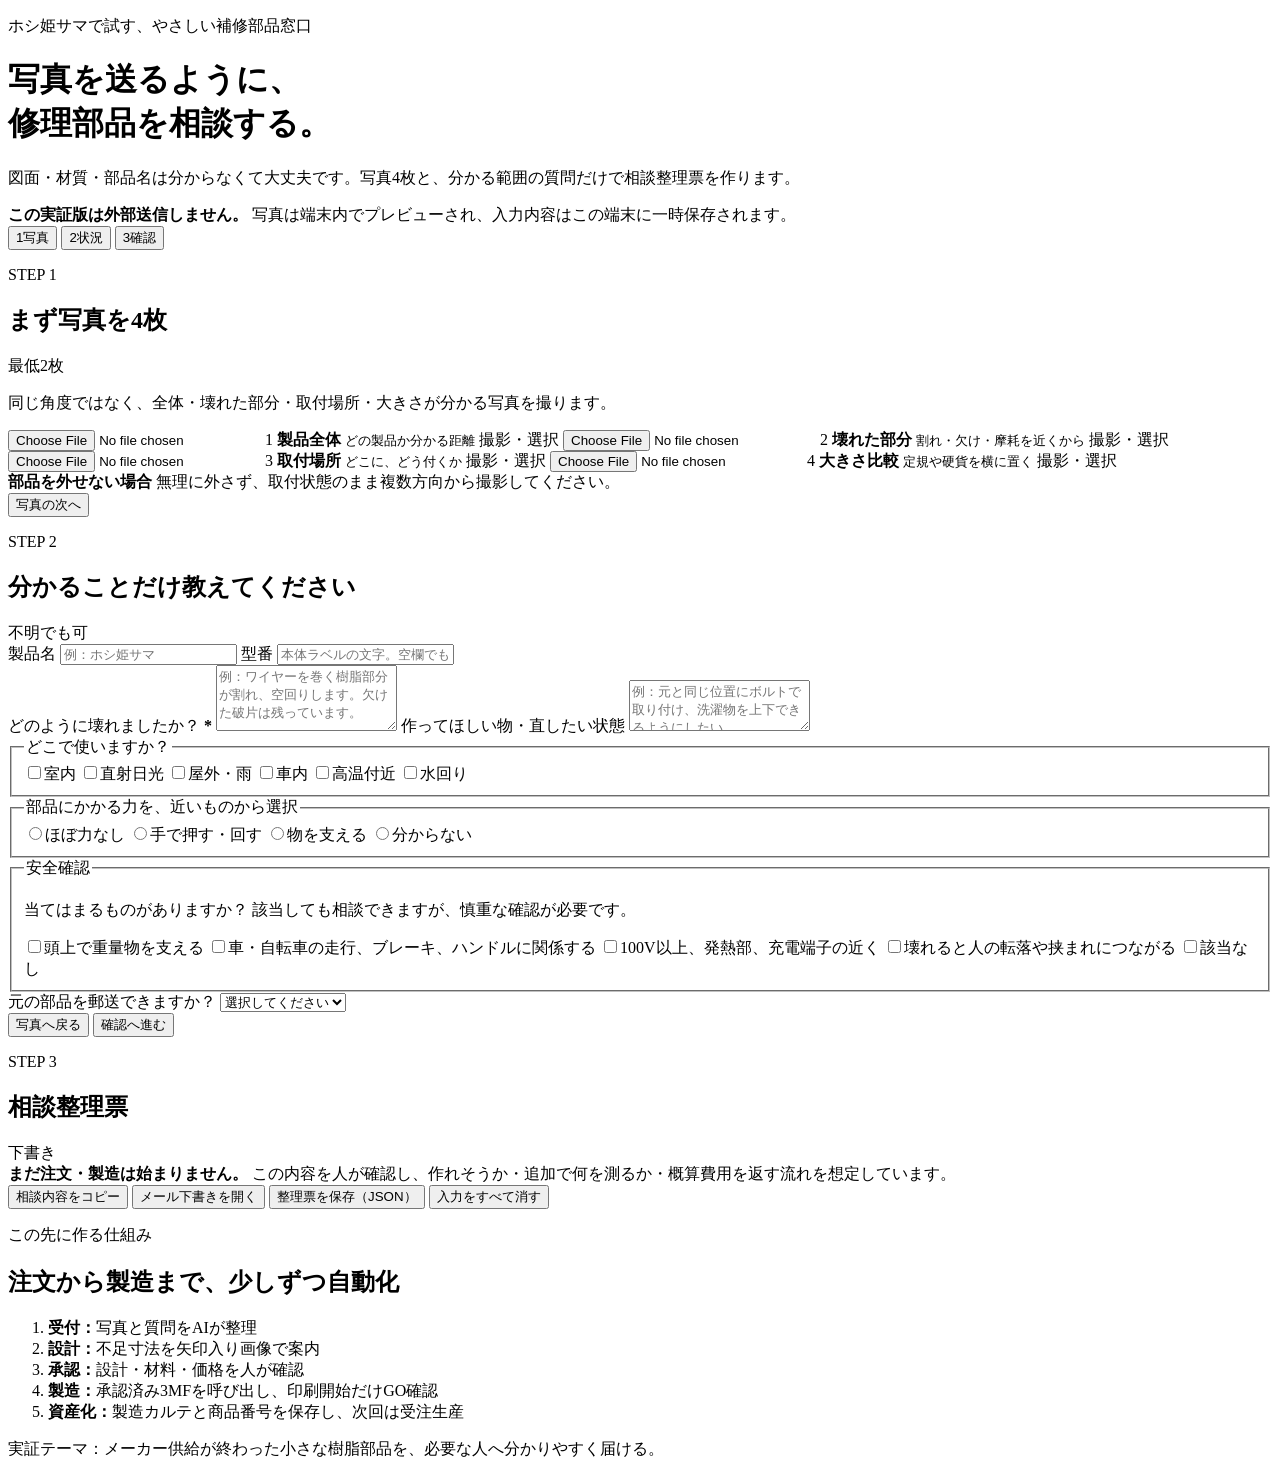
==== index.html @ e94a3206 "Add mobile-first repair intake form" ====
<!doctype html>
<html lang="ja">
<head>
  <meta charset="utf-8" />
  <meta name="viewport" content="width=device-width, initial-scale=1, viewport-fit=cover" />
  <meta name="theme-color" content="#0f6b5d" />
  <title>写真で補修部品相談｜ホシ姫サマ実証版</title>
  <meta name="description" content="写真4枚と簡単な質問だけで、壊れた補修部品の相談内容を整理します。" />
  <link rel="stylesheet" href="styles.css" />
</head>
<body>
  <header class="hero">
    <div class="wrap">
      <p class="eyebrow">ホシ姫サマで試す、やさしい補修部品窓口</p>
      <h1>写真を送るように、<br />修理部品を相談する。</h1>
      <p class="lead">図面・材質・部品名は分からなくて大丈夫です。写真4枚と、分かる範囲の質問だけで相談整理票を作ります。</p>
      <div class="promise" role="note">
        <strong>この実証版は外部送信しません。</strong>
        <span>写真は端末内でプレビューされ、入力内容はこの端末に一時保存されます。</span>
      </div>
    </div>
  </header>

  <main class="wrap main-stack">
    <nav class="progress" aria-label="入力の進み具合">
      <button class="progress-step is-active" type="button" data-goto="photos"><span>1</span>写真</button>
      <button class="progress-step" type="button" data-goto="details"><span>2</span>状況</button>
      <button class="progress-step" type="button" data-goto="review"><span>3</span>確認</button>
    </nav>

    <form id="repair-form" novalidate>
      <section id="photos" class="card form-section" aria-labelledby="photos-title">
        <div class="section-heading">
          <div>
            <p class="step-label">STEP 1</p>
            <h2 id="photos-title">まず写真を4枚</h2>
          </div>
          <span class="required-chip">最低2枚</span>
        </div>
        <p class="section-copy">同じ角度ではなく、全体・壊れた部分・取付場所・大きさが分かる写真を撮ります。</p>

        <div class="photo-grid">
          <label class="photo-slot">
            <input type="file" name="photo-overall" accept="image/*" capture="environment" data-photo="製品全体" />
            <span class="photo-number">1</span>
            <strong>製品全体</strong>
            <small>どの製品か分かる距離</small>
            <img alt="製品全体の写真プレビュー" hidden />
            <span class="photo-action">撮影・選択</span>
          </label>
          <label class="photo-slot">
            <input type="file" name="photo-broken" accept="image/*" capture="environment" data-photo="壊れた部分" />
            <span class="photo-number">2</span>
            <strong>壊れた部分</strong>
            <small>割れ・欠け・摩耗を近くから</small>
            <img alt="壊れた部分の写真プレビュー" hidden />
            <span class="photo-action">撮影・選択</span>
          </label>
          <label class="photo-slot">
            <input type="file" name="photo-mounted" accept="image/*" capture="environment" data-photo="取付場所" />
            <span class="photo-number">3</span>
            <strong>取付場所</strong>
            <small>どこに、どう付くか</small>
            <img alt="取付場所の写真プレビュー" hidden />
            <span class="photo-action">撮影・選択</span>
          </label>
          <label class="photo-slot">
            <input type="file" name="photo-scale" accept="image/*" capture="environment" data-photo="大きさ比較" />
            <span class="photo-number">4</span>
            <strong>大きさ比較</strong>
            <small>定規や硬貨を横に置く</small>
            <img alt="大きさ比較の写真プレビュー" hidden />
            <span class="photo-action">撮影・選択</span>
          </label>
        </div>

        <div class="inline-tip">
          <strong>部品を外せない場合</strong>
          <span>無理に外さず、取付状態のまま複数方向から撮影してください。</span>
        </div>

        <div class="section-actions">
          <button class="primary" type="button" data-next="details">写真の次へ</button>
        </div>
      </section>

      <section id="details" class="card form-section" aria-labelledby="details-title">
        <div class="section-heading">
          <div>
            <p class="step-label">STEP 2</p>
            <h2 id="details-title">分かることだけ教えてください</h2>
          </div>
          <span class="optional-chip">不明でも可</span>
        </div>

        <div class="field-grid two">
          <label class="field">
            <span>製品名</span>
            <input type="text" name="productName" autocomplete="off" placeholder="例：ホシ姫サマ" />
          </label>
          <label class="field">
            <span>型番</span>
            <input type="text" name="modelNumber" autocomplete="off" placeholder="本体ラベルの文字。空欄でも可" />
          </label>
        </div>

        <label class="field">
          <span>どのように壊れましたか？ <b aria-hidden="true">*</b></span>
          <textarea name="problem" rows="4" required placeholder="例：ワイヤーを巻く樹脂部分が割れ、空回りします。欠けた破片は残っています。"></textarea>
        </label>

        <label class="field">
          <span>作ってほしい物・直したい状態</span>
          <textarea name="desiredOutcome" rows="3" placeholder="例：元と同じ位置にボルトで取り付け、洗濯物を上下できるようにしたい。"></textarea>
        </label>

        <fieldset class="choice-group">
          <legend>どこで使いますか？</legend>
          <div class="choice-grid">
            <label><input type="checkbox" name="environment" value="室内" /><span>室内</span></label>
            <label><input type="checkbox" name="environment" value="直射日光" /><span>直射日光</span></label>
            <label><input type="checkbox" name="environment" value="屋外・雨" /><span>屋外・雨</span></label>
            <label><input type="checkbox" name="environment" value="車内" /><span>車内</span></label>
            <label><input type="checkbox" name="environment" value="高温付近" /><span>高温付近</span></label>
            <label><input type="checkbox" name="environment" value="水回り" /><span>水回り</span></label>
          </div>
        </fieldset>

        <fieldset class="choice-group">
          <legend>部品にかかる力を、近いものから選択</legend>
          <div class="choice-grid">
            <label><input type="radio" name="load" value="ほぼ力はかからない" /><span>ほぼ力なし</span></label>
            <label><input type="radio" name="load" value="手で押す・回す" /><span>手で押す・回す</span></label>
            <label><input type="radio" name="load" value="物を支える・引っ張る" /><span>物を支える</span></label>
            <label><input type="radio" name="load" value="分からない" /><span>分からない</span></label>
          </div>
        </fieldset>

        <fieldset class="risk-box">
          <legend>安全確認</legend>
          <p>当てはまるものがありますか？ 該当しても相談できますが、慎重な確認が必要です。</p>
          <label><input type="checkbox" name="risk" value="頭上で重量物を支える" />頭上で重量物を支える</label>
          <label><input type="checkbox" name="risk" value="走行・制動・操舵に関係する" />車・自転車の走行、ブレーキ、ハンドルに関係する</label>
          <label><input type="checkbox" name="risk" value="100V以上・発熱・充電端子付近" />100V以上、発熱部、充電端子の近く</label>
          <label><input type="checkbox" name="risk" value="人の転落・挟まれにつながる" />壊れると人の転落や挟まれにつながる</label>
          <label><input type="checkbox" name="risk" value="該当なし" data-exclusive />該当なし</label>
        </fieldset>

        <label class="field">
          <span>元の部品を郵送できますか？</span>
          <select name="shippingOriginal">
            <option value="未回答">選択してください</option>
            <option value="郵送できる">郵送できる</option>
            <option value="外せない">外せない</option>
            <option value="紛失した">紛失した</option>
            <option value="相談して決めたい">相談して決めたい</option>
          </select>
        </label>

        <div class="section-actions split">
          <button class="secondary" type="button" data-back="photos">写真へ戻る</button>
          <button class="primary" type="button" data-next="review">確認へ進む</button>
        </div>
      </section>

      <section id="review" class="card form-section" aria-labelledby="review-title">
        <div class="section-heading">
          <div>
            <p class="step-label">STEP 3</p>
            <h2 id="review-title">相談整理票</h2>
          </div>
          <span id="draft-status" class="saved-chip">下書き</span>
        </div>

        <div id="validation-message" class="validation-message" role="alert" hidden></div>
        <div id="risk-result" class="risk-result" hidden></div>
        <article id="summary" class="summary" aria-live="polite"></article>

        <div class="review-note">
          <strong>まだ注文・製造は始まりません。</strong>
          <span>この内容を人が確認し、作れそうか・追加で何を測るか・概算費用を返す流れを想定しています。</span>
        </div>

        <div class="section-actions action-stack">
          <button class="primary" type="button" id="copy-summary">相談内容をコピー</button>
          <button class="secondary" type="button" id="email-draft">メール下書きを開く</button>
          <button class="ghost" type="button" id="download-json">整理票を保存（JSON）</button>
          <button class="danger-link" type="button" id="reset-form">入力をすべて消す</button>
        </div>
      </section>
    </form>

    <section class="card next-stage">
      <p class="step-label">この先に作る仕組み</p>
      <h2>注文から製造まで、少しずつ自動化</h2>
      <ol>
        <li><strong>受付：</strong>写真と質問をAIが整理</li>
        <li><strong>設計：</strong>不足寸法を矢印入り画像で案内</li>
        <li><strong>承認：</strong>設計・材料・価格を人が確認</li>
        <li><strong>製造：</strong>承認済み3MFを呼び出し、印刷開始だけGO確認</li>
        <li><strong>資産化：</strong>製造カルテと商品番号を保存し、次回は受注生産</li>
      </ol>
    </section>
  </main>

  <footer class="footer">
    <div class="wrap">
      <p>実証テーマ：メーカー供給が終わった小さな樹脂部品を、必要な人へ分かりやすく届ける。</p>
    </div>
  </footer>

  <script src="app.js" defer></script>
</body>
</html>
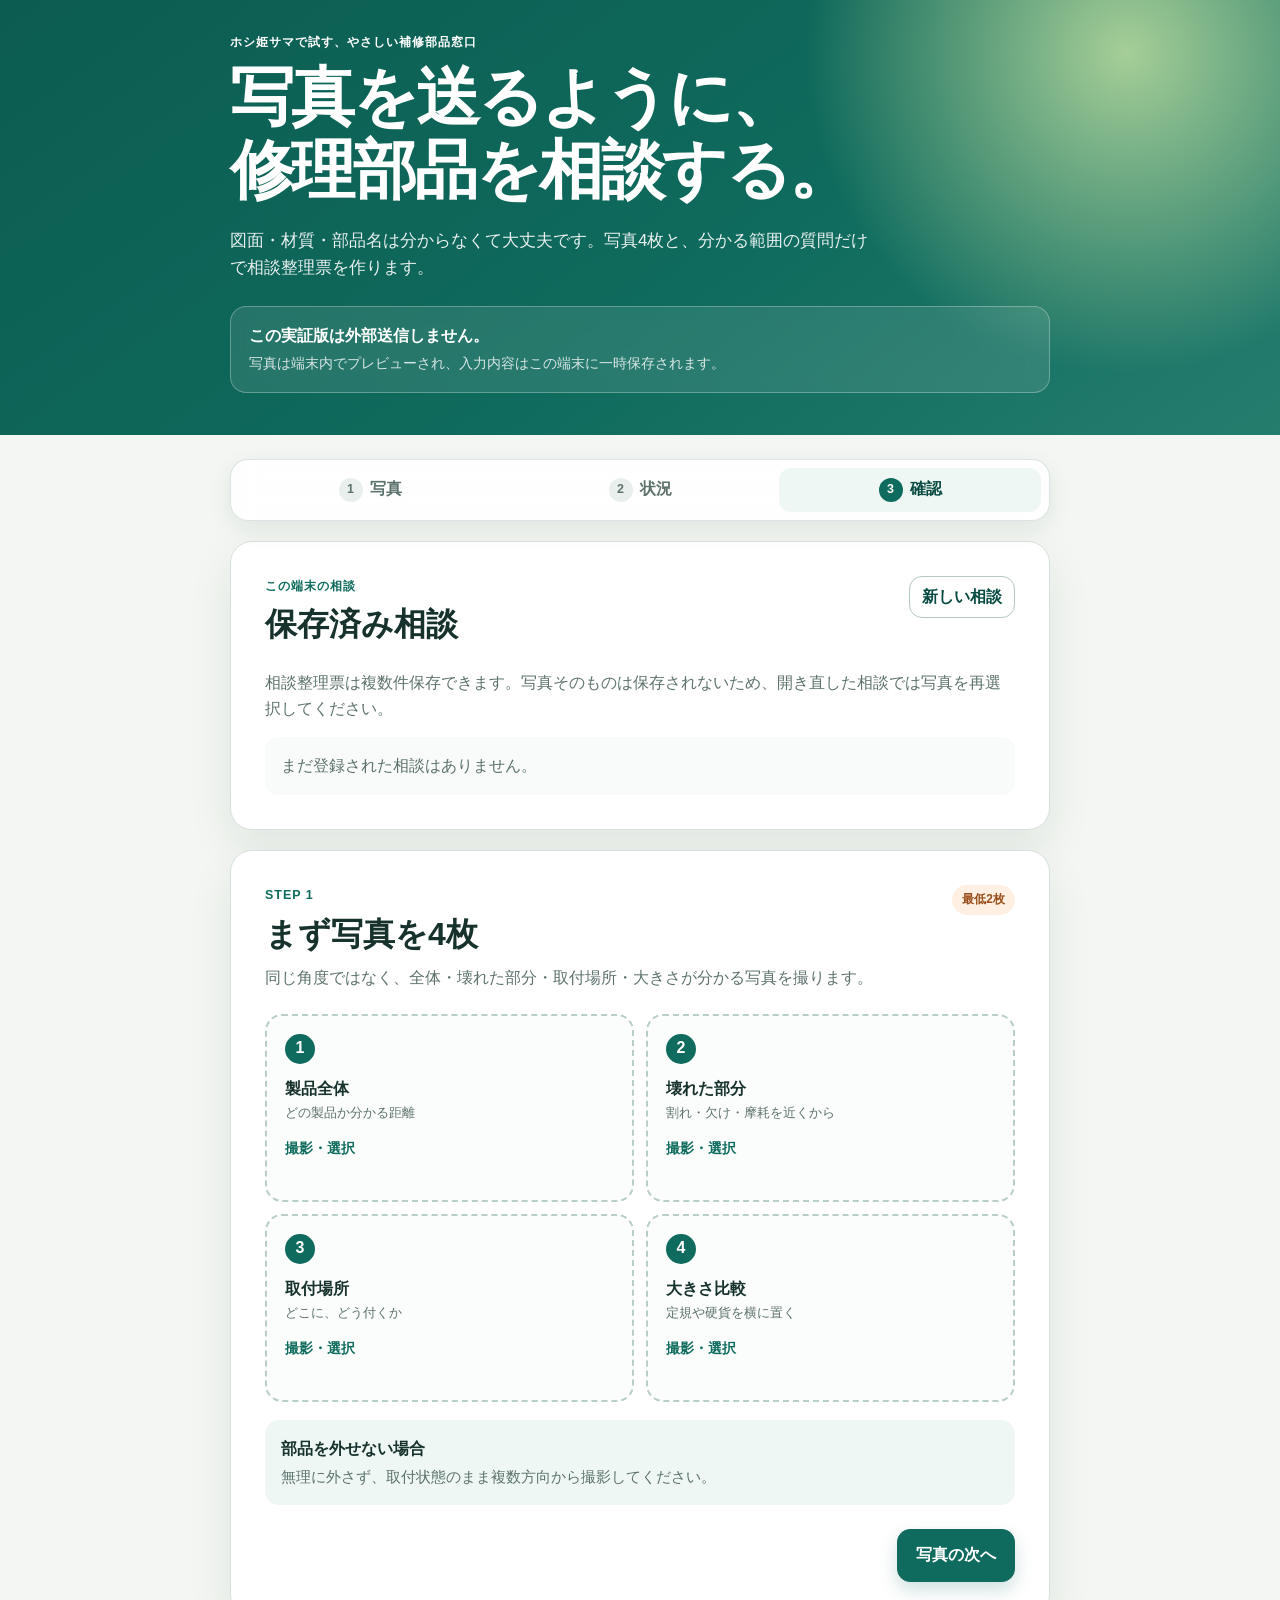
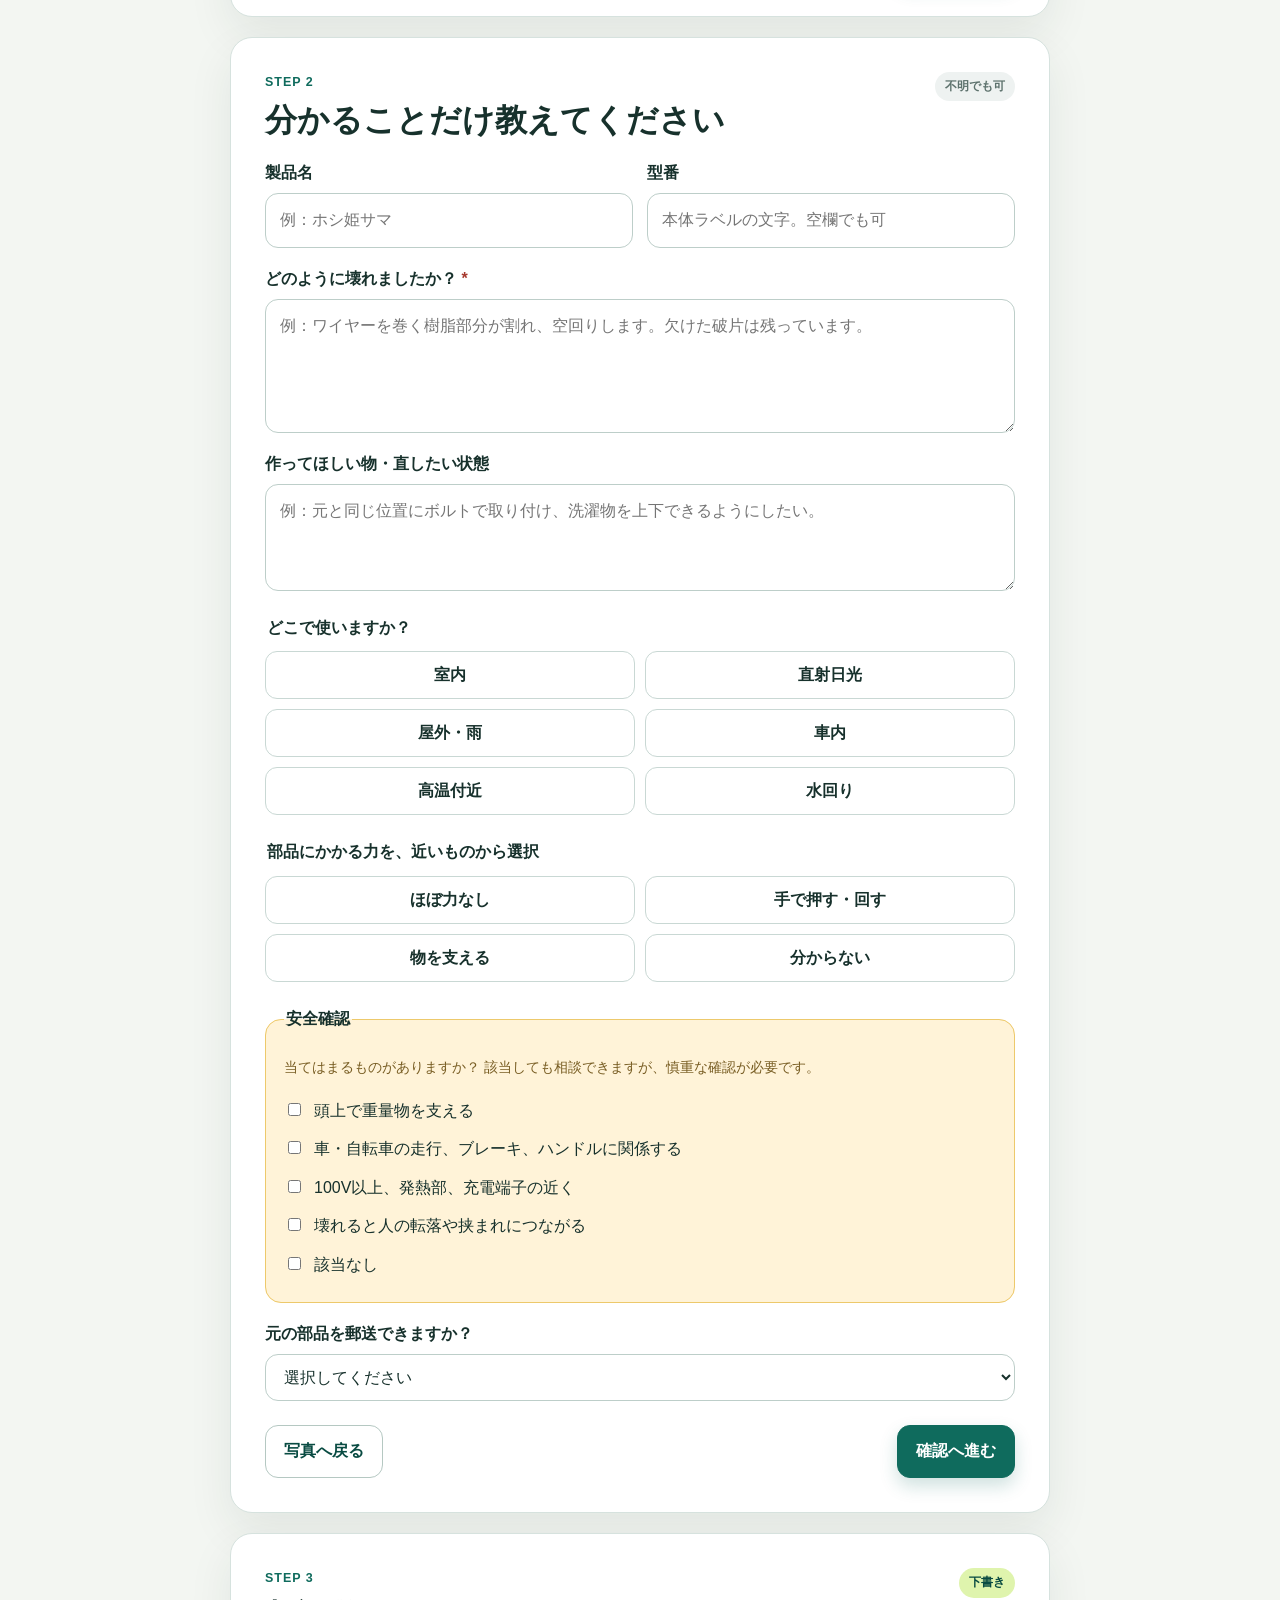
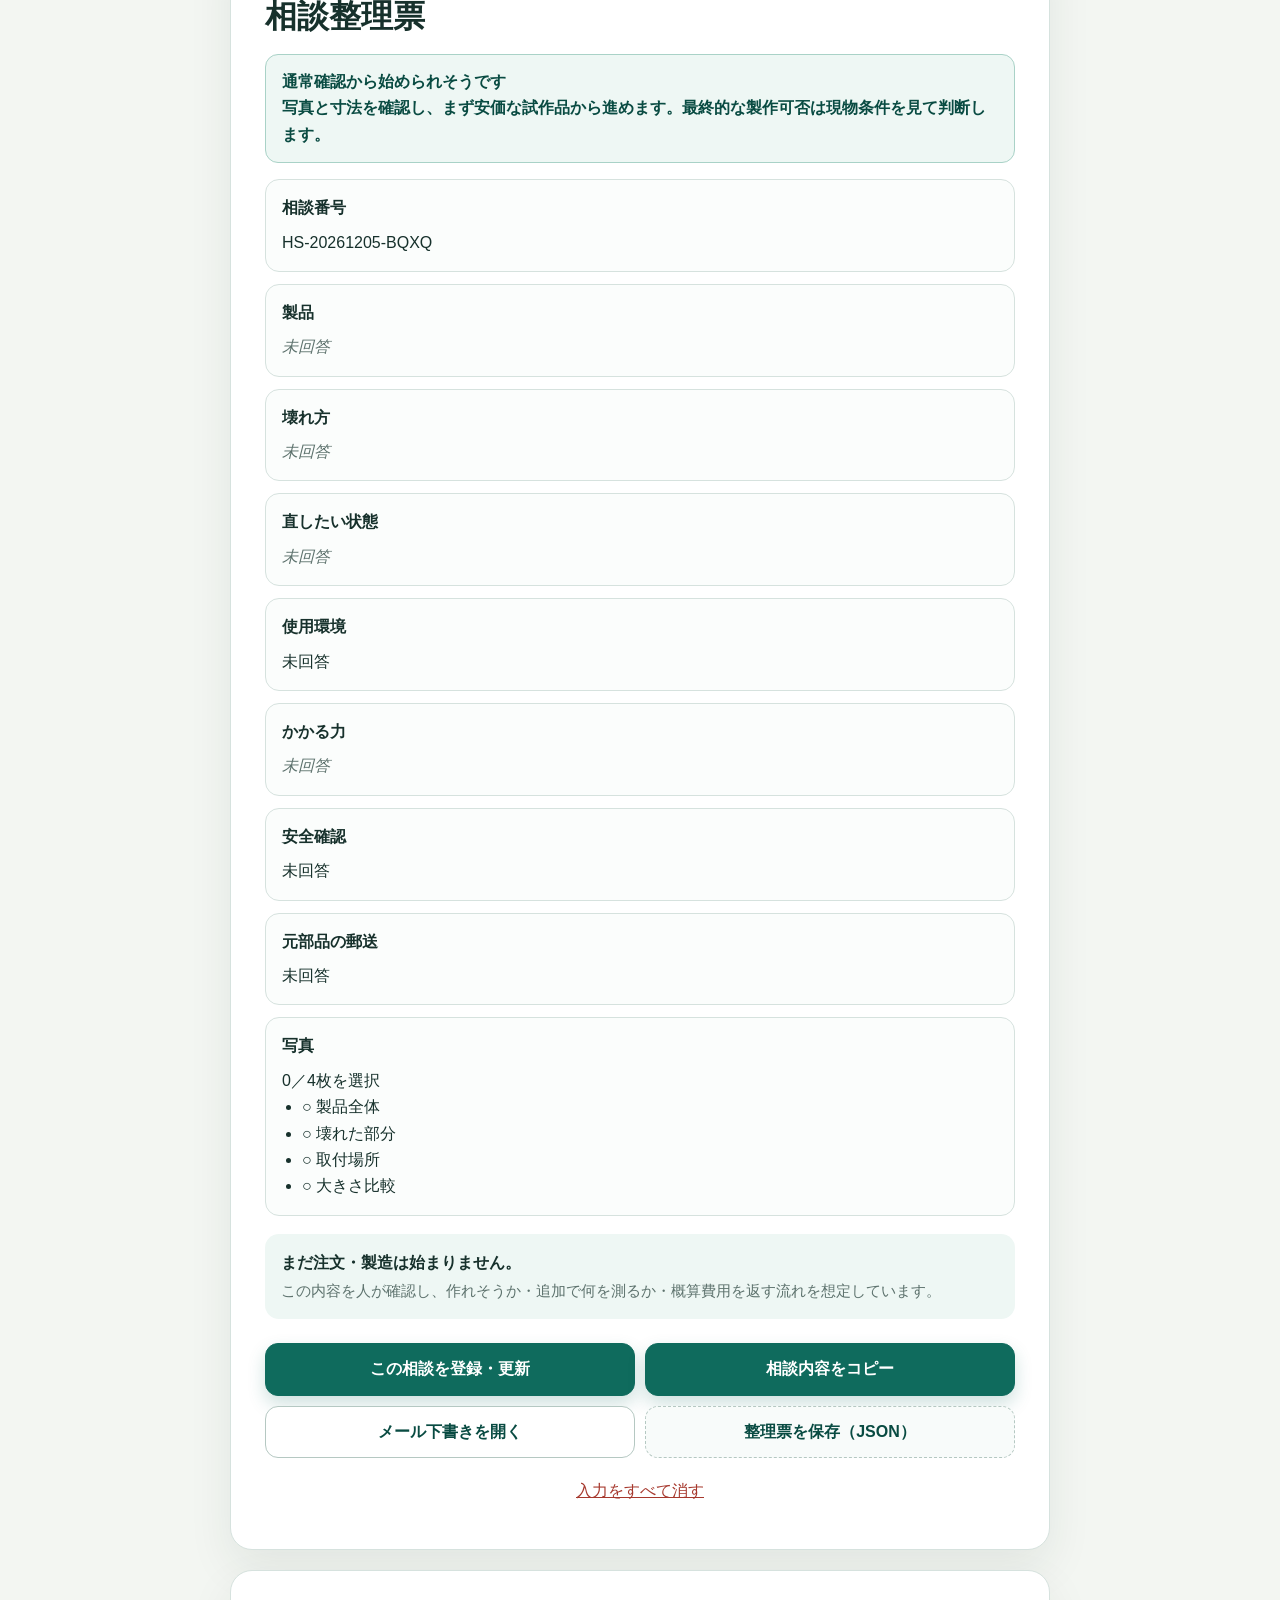
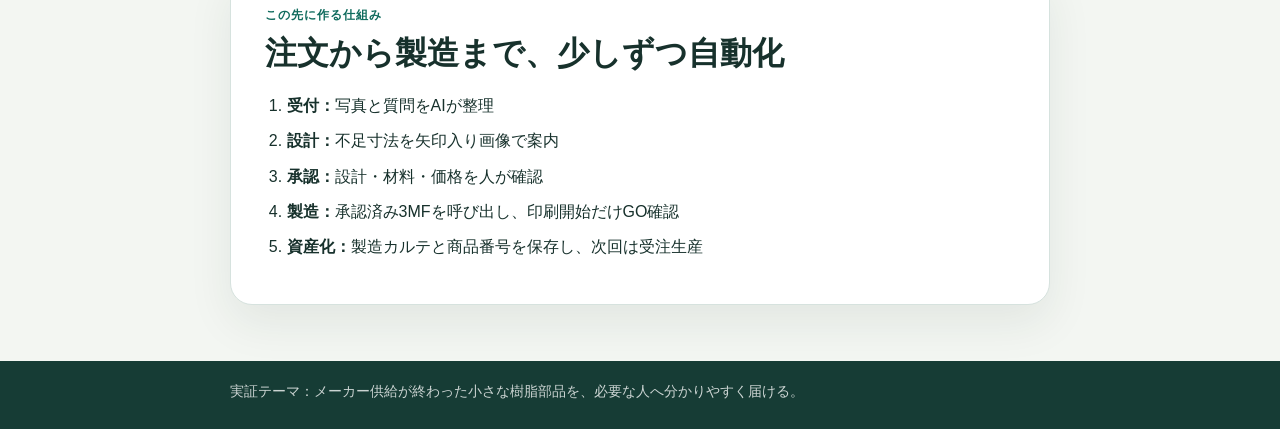
==== commit e2315fbc: "Support multiple consultation records" ====
--- a/index.html
+++ b/index.html
@@ -28,6 +28,18 @@
       <button class="progress-step" type="button" data-goto="review"><span>3</span>確認</button>
     </nav>
 
+    <section class="card consultation-manager" aria-labelledby="saved-title">
+      <div class="section-heading">
+        <div>
+          <p class="step-label">この端末の相談</p>
+          <h2 id="saved-title">保存済み相談</h2>
+        </div>
+        <button class="secondary compact-button" type="button" id="new-consultation">新しい相談</button>
+      </div>
+      <p class="section-copy">相談整理票は複数件保存できます。写真そのものは保存されないため、開き直した相談では写真を再選択してください。</p>
+      <div id="consultation-list" class="consultation-list" aria-live="polite"></div>
+    </section>
+
     <form id="repair-form" novalidate>
       <section id="photos" class="card form-section" aria-labelledby="photos-title">
         <div class="section-heading">
@@ -182,6 +194,7 @@
         </div>
 
         <div class="section-actions action-stack">
+          <button class="primary" type="button" id="save-consultation">この相談を登録・更新</button>
           <button class="primary" type="button" id="copy-summary">相談内容をコピー</button>
           <button class="secondary" type="button" id="email-draft">メール下書きを開く</button>
           <button class="ghost" type="button" id="download-json">整理票を保存（JSON）</button>
--- a/styles.css
+++ b/styles.css
@@ -0,0 +1,337 @@
+:root {
+  color-scheme: light;
+  --bg: #f3f6f2;
+  --surface: #ffffff;
+  --surface-soft: #eef7f4;
+  --ink: #17312c;
+  --muted: #5d726d;
+  --line: #d6e2de;
+  --brand: #0f6b5d;
+  --brand-dark: #094b42;
+  --accent: #dff4ad;
+  --warn-bg: #fff3d8;
+  --warn-line: #edc96b;
+  --danger: #a6382d;
+  --shadow: 0 18px 45px rgba(23, 49, 44, 0.08);
+  --radius: 22px;
+  font-family: -apple-system, BlinkMacSystemFont, "Hiragino Sans", "Yu Gothic", "Noto Sans JP", sans-serif;
+}
+
+* { box-sizing: border-box; }
+html { scroll-behavior: smooth; }
+body {
+  margin: 0;
+  background: var(--bg);
+  color: var(--ink);
+  line-height: 1.65;
+}
+button, input, textarea, select { font: inherit; }
+button { cursor: pointer; }
+img { max-width: 100%; }
+
+.wrap {
+  width: min(100% - 32px, 820px);
+  margin-inline: auto;
+}
+
+.hero {
+  padding: max(32px, env(safe-area-inset-top)) 0 42px;
+  background:
+    radial-gradient(circle at 88% 12%, rgba(223, 244, 173, 0.72), transparent 27%),
+    linear-gradient(145deg, #0c5c51 0%, #0f6b5d 58%, #257d6e 100%);
+  color: white;
+}
+.eyebrow, .step-label {
+  margin: 0 0 8px;
+  font-size: 0.78rem;
+  font-weight: 800;
+  letter-spacing: 0.08em;
+  text-transform: uppercase;
+}
+.hero h1 {
+  margin: 0;
+  font-size: clamp(2rem, 9vw, 4rem);
+  line-height: 1.14;
+  letter-spacing: -0.04em;
+}
+.lead {
+  margin: 20px 0 0;
+  max-width: 650px;
+  font-size: 1.06rem;
+  color: rgba(255,255,255,.9);
+}
+.promise {
+  display: grid;
+  gap: 2px;
+  margin-top: 24px;
+  padding: 16px 18px;
+  border: 1px solid rgba(255,255,255,.28);
+  border-radius: 16px;
+  background: rgba(255,255,255,.1);
+  backdrop-filter: blur(8px);
+}
+.promise span { color: rgba(255,255,255,.82); font-size: .9rem; }
+
+.main-stack { display: grid; gap: 20px; padding: 24px 0 56px; }
+.progress {
+  position: sticky;
+  z-index: 10;
+  top: 8px;
+  display: grid;
+  grid-template-columns: repeat(3, 1fr);
+  gap: 8px;
+  padding: 8px;
+  border: 1px solid rgba(214, 226, 222, .9);
+  border-radius: 18px;
+  background: rgba(255,255,255,.9);
+  box-shadow: 0 8px 24px rgba(23,49,44,.08);
+  backdrop-filter: blur(12px);
+}
+.progress-step {
+  display: flex;
+  align-items: center;
+  justify-content: center;
+  gap: 7px;
+  min-height: 44px;
+  border: 0;
+  border-radius: 12px;
+  background: transparent;
+  color: var(--muted);
+  font-weight: 700;
+}
+.progress-step span {
+  display: grid;
+  place-items: center;
+  width: 24px;
+  height: 24px;
+  border-radius: 50%;
+  background: #e8efed;
+  font-size: .78rem;
+}
+.progress-step.is-active { background: var(--surface-soft); color: var(--brand-dark); }
+.progress-step.is-active span { background: var(--brand); color: white; }
+
+#repair-form { display: grid; gap: 20px; }
+.card {
+  padding: clamp(20px, 4vw, 34px);
+  border: 1px solid var(--line);
+  border-radius: var(--radius);
+  background: var(--surface);
+  box-shadow: var(--shadow);
+}
+.form-section { scroll-margin-top: 82px; }
+.section-heading {
+  display: flex;
+  align-items: flex-start;
+  justify-content: space-between;
+  gap: 16px;
+}
+.section-heading h2, .next-stage h2 { margin: 0; font-size: clamp(1.45rem, 5vw, 2rem); line-height: 1.3; }
+.step-label { color: var(--brand); }
+.section-copy { margin: 10px 0 22px; color: var(--muted); }
+.consultation-manager { display: grid; gap: 14px; }
+.consultation-manager .section-copy { margin-bottom: 0; }
+.consultation-list { display: grid; gap: 10px; }
+.consultation-empty { margin: 0; padding: 16px; border-radius: 13px; background: #f8fbfa; color: var(--muted); }
+.consultation-item {
+  display: flex;
+  align-items: center;
+  justify-content: space-between;
+  gap: 14px;
+  padding: 14px 15px;
+  border: 1px solid var(--line);
+  border-radius: 14px;
+  background: #fbfdfc;
+}
+.consultation-item > div:first-child { display: grid; gap: 2px; min-width: 0; }
+.consultation-item strong, .consultation-item span, .consultation-item small { overflow-wrap: anywhere; }
+.consultation-item span, .consultation-item small { color: var(--muted); }
+.consultation-actions { display: flex; gap: 8px; flex: 0 0 auto; }
+.compact-button { min-height: 40px !important; padding: 7px 12px !important; }
+.danger-compact { min-height: 40px; padding: 7px 10px; border: 0; background: transparent; color: var(--danger); text-decoration: underline; }
+.required-chip, .optional-chip, .saved-chip {
+  flex: 0 0 auto;
+  padding: 5px 10px;
+  border-radius: 999px;
+  font-size: .75rem;
+  font-weight: 800;
+}
+.required-chip { background: #fff0e3; color: #984d18; }
+.optional-chip { background: #eef2f1; color: var(--muted); }
+.saved-chip { background: var(--accent); color: var(--brand-dark); }
+
+.photo-grid { display: grid; grid-template-columns: repeat(2, 1fr); gap: 12px; }
+.photo-slot {
+  position: relative;
+  display: grid;
+  align-content: start;
+  min-height: 188px;
+  padding: 18px;
+  overflow: hidden;
+  border: 2px dashed #b9cec8;
+  border-radius: 17px;
+  background: #fbfdfc;
+  transition: .2s ease;
+}
+.photo-slot:hover, .photo-slot:focus-within { border-color: var(--brand); background: var(--surface-soft); }
+.photo-slot.has-image { border-style: solid; border-color: var(--brand); }
+.photo-slot input { position: absolute; inset: 0; opacity: 0; cursor: pointer; }
+.photo-slot strong { margin-top: 12px; }
+.photo-slot small { color: var(--muted); }
+.photo-number {
+  display: grid;
+  place-items: center;
+  width: 30px;
+  height: 30px;
+  border-radius: 50%;
+  background: var(--brand);
+  color: white;
+  font-weight: 800;
+}
+.photo-action { align-self: end; margin-top: 14px; color: var(--brand); font-size: .86rem; font-weight: 800; }
+.photo-slot img {
+  order: -1;
+  width: 100%;
+  height: 116px;
+  object-fit: cover;
+  border-radius: 11px;
+  margin-bottom: 2px;
+}
+.photo-slot.has-image .photo-number { position: absolute; top: 12px; left: 12px; box-shadow: 0 4px 12px rgba(0,0,0,.2); }
+
+.inline-tip, .review-note {
+  display: grid;
+  gap: 3px;
+  margin-top: 18px;
+  padding: 16px;
+  border-radius: 14px;
+  background: var(--surface-soft);
+}
+.inline-tip span, .review-note span { color: var(--muted); font-size: .92rem; }
+
+.field-grid { display: grid; gap: 14px; }
+.field-grid.two { grid-template-columns: repeat(2, 1fr); }
+.field { display: grid; gap: 7px; margin-top: 18px; }
+.field > span, legend { font-weight: 800; }
+.field b { color: var(--danger); }
+input[type="text"], textarea, select {
+  width: 100%;
+  border: 1px solid #bdcec9;
+  border-radius: 13px;
+  background: #fff;
+  color: var(--ink);
+  padding: 13px 14px;
+  outline: none;
+  transition: border-color .2s, box-shadow .2s;
+}
+textarea { resize: vertical; min-height: 96px; }
+input:focus, textarea:focus, select:focus {
+  border-color: var(--brand);
+  box-shadow: 0 0 0 4px rgba(15,107,93,.12);
+}
+
+.choice-group, .risk-box {
+  margin: 24px 0 0;
+  padding: 0;
+  border: 0;
+}
+.choice-grid { display: grid; grid-template-columns: repeat(2, 1fr); gap: 10px; margin-top: 10px; }
+.choice-grid label { position: relative; }
+.choice-grid input { position: absolute; opacity: 0; }
+.choice-grid span {
+  display: grid;
+  place-items: center;
+  min-height: 48px;
+  padding: 9px 11px;
+  border: 1px solid #c9d8d4;
+  border-radius: 12px;
+  background: #fff;
+  text-align: center;
+  font-weight: 700;
+}
+.choice-grid input:checked + span { border-color: var(--brand); background: var(--surface-soft); color: var(--brand-dark); box-shadow: inset 0 0 0 1px var(--brand); }
+
+.risk-box {
+  padding: 18px;
+  border: 1px solid var(--warn-line);
+  border-radius: 16px;
+  background: var(--warn-bg);
+}
+.risk-box p { margin: 6px 0 12px; color: #785d23; font-size: .9rem; }
+.risk-box label { display: flex; gap: 10px; align-items: flex-start; padding: 6px 0; }
+.risk-box input { margin-top: 5px; accent-color: var(--brand); }
+
+.section-actions { display: flex; justify-content: flex-end; gap: 10px; margin-top: 24px; }
+.section-actions.split { justify-content: space-between; }
+.action-stack { display: grid; grid-template-columns: repeat(2, 1fr); }
+button.primary, button.secondary, button.ghost {
+  min-height: 48px;
+  padding: 12px 18px;
+  border-radius: 13px;
+  font-weight: 800;
+}
+button.primary { border: 1px solid var(--brand); background: var(--brand); color: white; box-shadow: 0 8px 18px rgba(15,107,93,.2); }
+button.primary:hover { background: var(--brand-dark); }
+button.secondary { border: 1px solid #b5c8c2; background: white; color: var(--brand-dark); }
+button.ghost { border: 1px dashed #b5c8c2; background: #f8fbfa; color: var(--brand-dark); }
+button:focus-visible { outline: 3px solid rgba(15,107,93,.28); outline-offset: 2px; }
+.danger-link { grid-column: 1 / -1; border: 0; background: transparent; color: var(--danger); padding: 10px; text-decoration: underline; }
+
+.validation-message, .risk-result {
+  margin: 16px 0;
+  padding: 14px 16px;
+  border-radius: 13px;
+  font-weight: 700;
+}
+.validation-message { border: 1px solid #e1a79f; background: #fff0ee; color: #7f2b22; }
+.risk-result { border: 1px solid var(--warn-line); background: var(--warn-bg); color: #654a11; }
+.risk-result.is-low { border-color: #a9d2c7; background: var(--surface-soft); color: var(--brand-dark); }
+
+.summary { display: grid; gap: 12px; margin-top: 16px; }
+.summary-block { padding: 15px 16px; border: 1px solid var(--line); border-radius: 14px; background: #fbfdfc; }
+.summary-block h3 { margin: 0 0 8px; font-size: 1rem; }
+.summary-block p { margin: 0; white-space: pre-wrap; }
+.summary-list { margin: 0; padding-left: 1.25rem; }
+.summary-empty { color: var(--muted); font-style: italic; }
+
+.next-stage ol { margin: 18px 0 0; padding-left: 1.35rem; }
+.next-stage li { margin: 9px 0; }
+.footer { padding: 20px 0 max(26px, env(safe-area-inset-bottom)); background: #163c35; color: rgba(255,255,255,.78); font-size: .86rem; }
+.footer p { margin: 0; }
+
+.toast {
+  position: fixed;
+  z-index: 50;
+  left: 50%;
+  bottom: max(24px, env(safe-area-inset-bottom));
+  transform: translate(-50%, 20px);
+  padding: 12px 16px;
+  border-radius: 999px;
+  background: #17312c;
+  color: white;
+  box-shadow: 0 10px 30px rgba(0,0,0,.25);
+  opacity: 0;
+  pointer-events: none;
+  transition: .25s ease;
+  text-align: center;
+  font-weight: 700;
+}
+.toast.is-visible { transform: translate(-50%, 0); opacity: 1; }
+
+@media (max-width: 620px) {
+  .wrap { width: min(100% - 22px, 820px); }
+  .hero { padding-bottom: 34px; }
+  .photo-grid, .field-grid.two, .action-stack { grid-template-columns: 1fr; }
+  .photo-slot { min-height: 152px; }
+  .photo-slot img { height: 150px; }
+  .choice-grid { grid-template-columns: 1fr 1fr; }
+  .section-actions.split { display: grid; grid-template-columns: 1fr 1fr; }
+  .section-actions button { width: 100%; }
+  .danger-link { grid-column: auto; }
+  .consultation-item { align-items: stretch; flex-direction: column; }
+  .consultation-actions { display: grid; grid-template-columns: 1fr 1fr; }
+}
+
+@media (prefers-reduced-motion: reduce) {
+  * { scroll-behavior: auto !important; transition: none !important; }
+}
